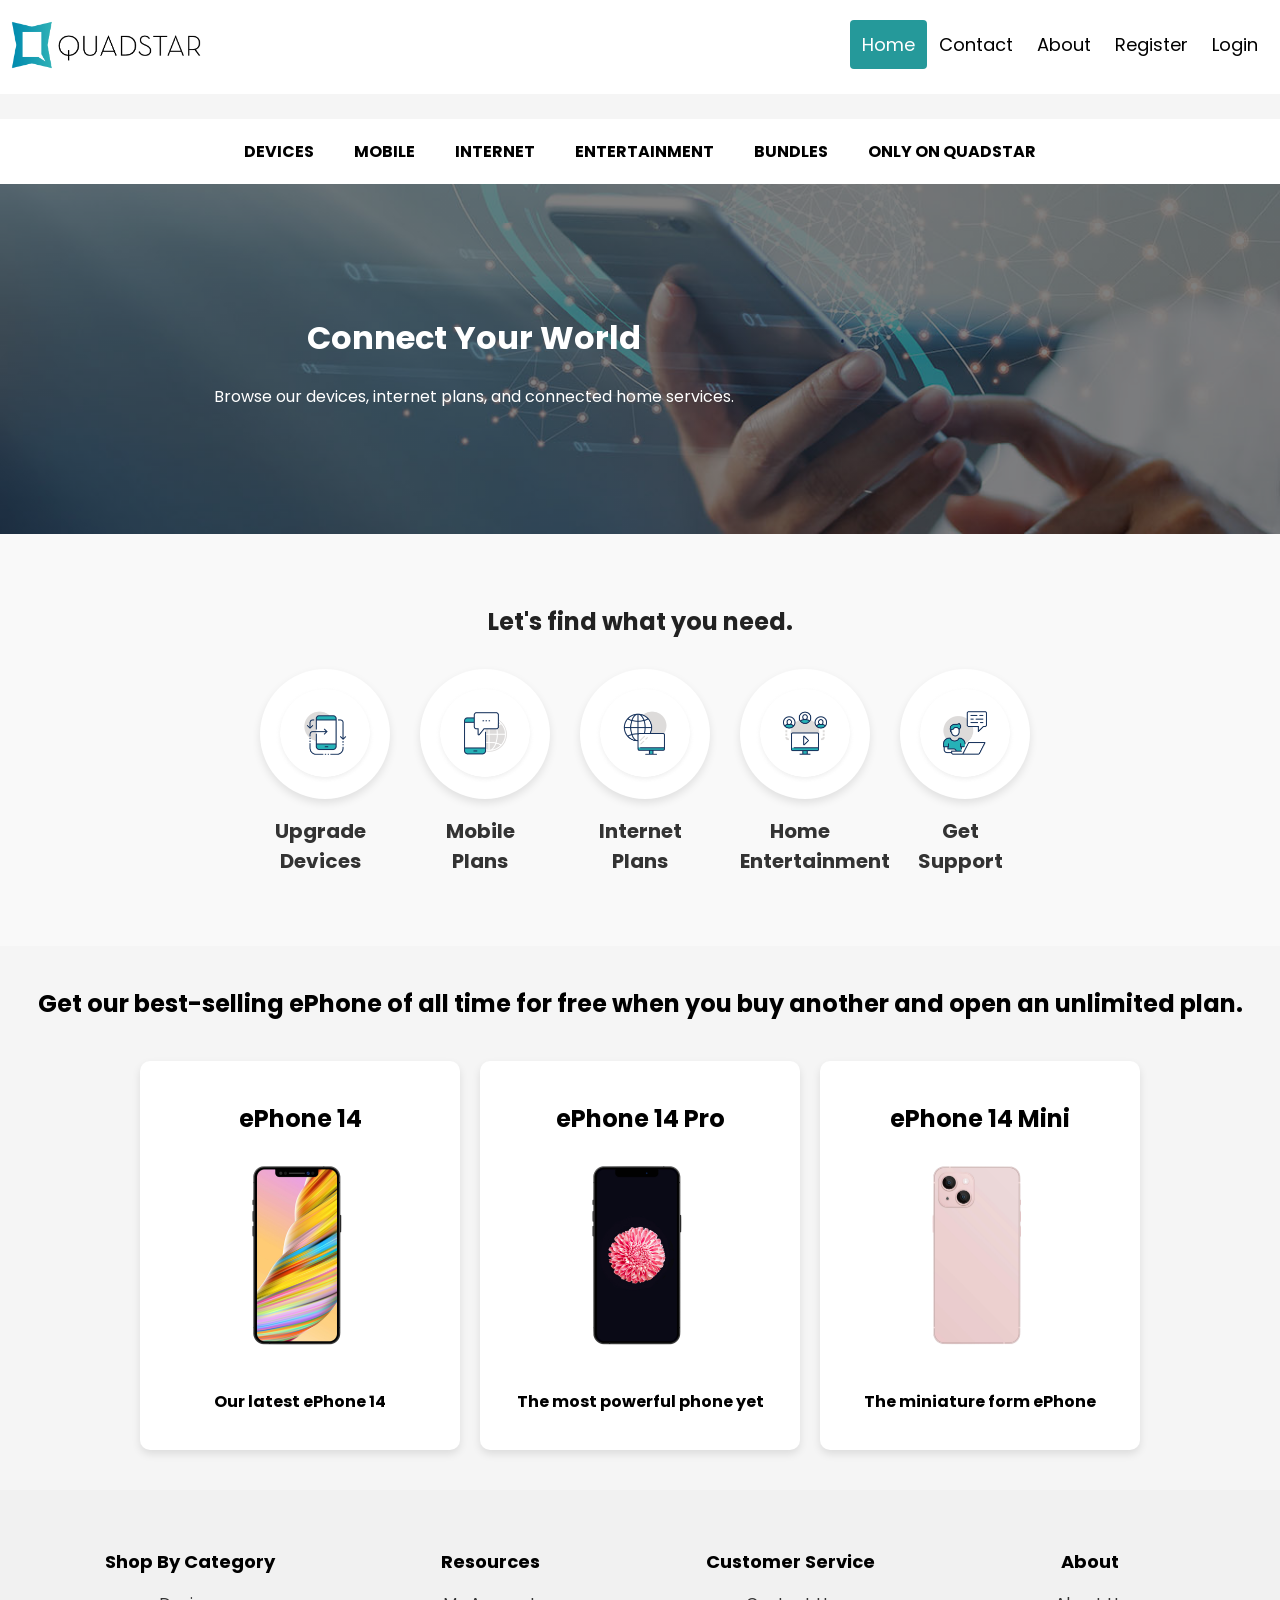
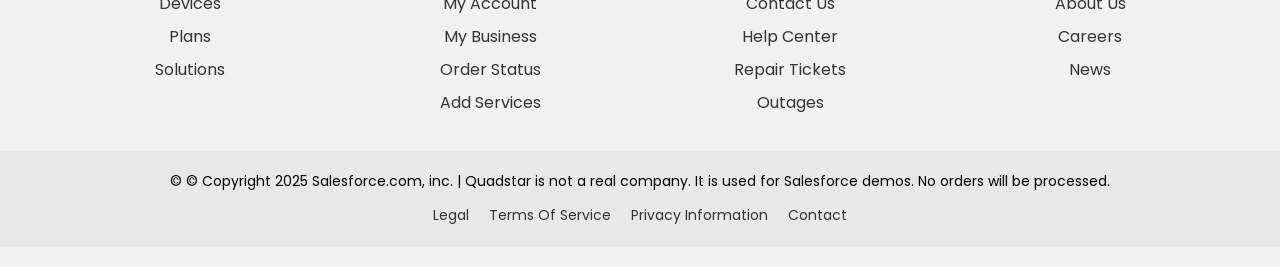
==== index.html @ 6bb5222c "Initial commit" ====
<!DOCTYPE html>
<html lang="en">
<head>
    <meta charset="UTF-8">
    <meta name="viewport" content="width=device-width, initial-scale=1.0">
    <link rel="stylesheet" href="styles/style.css">
    <title>Marketing Cloud Personalization Tracking Demo</title>
    <script src="https://cdn.c360a.salesforce.com/beacon/c360a/f6964fda-718f-4f19-b0e2-63e28823802c/scripts/c360a.min.js" type="text/javascript"></script>
    <link href="https://fonts.googleapis.com/css2?family=Poppins:wght@300;400;600;700&display=swap" rel="stylesheet">
    <link rel="icon" type="image/png" href="images/favicon.png">
</head>
<body>

    <div class="header">
        <a href="#" class="logo">
            <img src="images/quadstarlogo.png">
        </a>
        <div class="header-right">
            <a class="active" href="#">Home</a>
            <a href="#contact">Contact</a>
            <a href="#about">About</a>
            <a href="#register" class="login" onclick="displayRegisterForm();">Register</a>
            <a href="#login" class="login" onclick="displayAuthForm();">Login</a>
        </div>
    </div>
    
    <div id="registerform" style="visibility: hidden;">
        <div href="#" class="close" onclick="hideRegisterForm();"></div>
        <form id="registerForm" onsubmit="submitRegisterForm();return false;">
            <label for="firstname">First Name:</label>
            <input id="firstname" type="text" value="Alexis">
            <label for="lastname">Last Name:</label>
            <input id="lastname" type="text" value="Renault">
            <label for="email">Email:</label>
            <input id="email" type="email" value="alexis.renault@demo.com">
            <label for="username">Username:</label>
            <input id="username" type="email" value="alexis.renault@demo.com">
            <input type="submit" value="Register">
        </form>
    </div>
    
    <div id="loginform" style="visibility: hidden;">
        <div href="#" class="close" onclick="hideAuthForm();"></div>
        <form id="authenticationForm" onsubmit="submitAuthForm();return false;">
            <label for="login">Login:</label>
            <input id="login" type="email" value="alexis.renault@demo.com">
            <input type="submit" value="Login">
        </form>
    </div>

    <!-- Nouveau menu -->
    <nav class="menu">
        <ul>
            <li><a href="#">DEVICES</a></li>
            <li><a href="#">MOBILE</a></li>
            <li><a href="#">INTERNET</a></li>
            <li><a href="#">ENTERTAINMENT</a></li>
            <li><a href="#">BUNDLES</a></li>
            <li><a href="#">ONLY ON QUADSTAR</a></li>
        </ul>
    </nav>

    <div class="hero-image">
        <div class="hero-text">
            <h1>Connect Your World</h1>
            <p>Browse our devices, internet plans, and connected home services.</p>
        </div>
    </div>
    <section class="services-banner">
    <h2>Let's find what you need.</h2>
    <div class="services-container">
        <div class="service-item">
            <img src="images/Icon_Circle_phone_x2.png" alt="Upgrade Devices">
            <p>Upgrade Devices</p>
        </div>
        <div class="service-item">
            <img src="images/Icon_Circle_mobilePlans_x2.png" alt="Mobile Plans">
            <p>Mobile Plans</p>
        </div>
        <div class="service-item">
            <img src="images/Icon_Circle_internetPlans_x2.png" alt="Internet Plans">
            <p>Internet Plans</p>
        </div>
        <div class="service-item">
            <img src="images/Icon_Circle_homeEntertainment_x2.png" alt="Home Entertainment">
            <p>Home Entertainment</p>
        </div>
        <div class="service-item">
            <img src="images/Icon_Circle_support_x2.png" alt="Get Support">
            <p>Get Support</p>
        </div>
    </div>
</section>
    <div class="spacer"></div>
    <h2>Get our best-selling ePhone of all time for free when you buy another and open an unlimited plan.</h2>
    
    <main>
        <section class="tiles-container">
            <div class="tile">
                <a href="product1.html">
                    <h2>ePhone 14</h2>
                    <img src="images/ePhone12-blackf.png" alt="ePhone 14">
                    <p>Our latest ePhone 14</p>
                </a>
            </div>

            <div class="tile">
                <a href="product2.html">
                    <h2>ePhone 14 Pro</h2>
                    <img src="images/ePhone12-Pro-blackf.png" alt="ePhone 14 Pro">
                    <p>The most powerful phone yet</p>
                </a>
            </div>

            <div class="tile">
                <a href="product3.html">
                    <h2>ePhone 14 Mini</h2>
                    <img src="images/ePhone12-Mini-pink.png" alt="ePhone 14 Max">
                    <p>The miniature form ePhone</p>
                </a>
            </div>
        </section>
    </main>
    <footer class="footer">
    <div class="footer-container">
        <div class="footer-section">
            <h3>Shop By Category</h3>
            <ul>
                <li><a href="#">Devices</a></li>
                <li><a href="#">Plans</a></li>
                <li><a href="#">Solutions</a></li>
            </ul>
        </div>
        <div class="footer-section">
            <h3>Resources</h3>
            <ul>
                <li><a href="#">My Account</a></li>
                <li><a href="#">My Business</a></li>
                <li><a href="#">Order Status</a></li>
                <li><a href="#">Add Services</a></li>
            </ul>
        </div>
        <div class="footer-section">
            <h3>Customer Service</h3>
            <ul>
                <li><a href="#">Contact Us</a></li>
                <li><a href="#">Help Center</a></li>
                <li><a href="#">Repair Tickets</a></li>
                <li><a href="#">Outages</a></li>
            </ul>
        </div>
        <div class="footer-section">
            <h3>About</h3>
            <ul>
                <li><a href="#">About Us</a></li>
                <li><a href="#">Careers</a></li>
                <li><a href="#">News</a></li>
            </ul>
        </div>
    </div>
    <div class="footer-bottom">
        <p>&copy; © Copyright 2025 Salesforce.com, inc. | Quadstar is not a real company. It is used for Salesforce demos. No orders will be processed.</p>
        <ul>
            <li><a href="#">Legal</a></li>
            <li><a href="#">Terms Of Service</a></li>
            <li><a href="#">Privacy Information</a></li>
            <li><a href="#">Contact</a></li>
        </ul>
    </div>
</footer>
</body>
</html>
---- styles/style.css ----
/* General Styles */
body {
    font-family: 'Poppins', sans-serif;
    margin: 0;
    padding: 0;
    background-color: #f5f5f5;
}

h1, h2 {
    text-align: center;
}

h1, h2, .menu a, .tile a {
    font-family: 'Poppins', sans-serif;
}

/* Tiles Section */
main {
    max-width: 1000px;
    margin: 40px auto;
}

.tiles-container {
    display: flex;
    justify-content: center;
    align-items: stretch; /* Garde la même hauteur */
    gap: 20px;
    flex-wrap: nowrap; /* Empêche le retour à la ligne */
}

.tile {
    flex: 1;
    min-width: 250px;
    max-width: 300px; /* Évite que les cartes deviennent trop larges */
    text-align: center;
    background-color: white; /* Assure un fond blanc */
    padding: 20px; /* Ajoute de l’espace autour du contenu */
    border-radius: 10px; /* Arrondit les bords */
    box-shadow: 0 4px 8px rgba(0, 0, 0, 0.1); /* Ajoute une légère ombre */
}

.tile:hover {
    transform: scale(1.05);
}

.tile img {
    width: 100%;
    height: auto;
    max-width: 200px;
    margin-bottom: 10px;
}
.tile a {
    text-decoration: none;  /* Supprime le soulignement */
    color: inherit;  /* Utilise la couleur par défaut du texte */
    font-weight: bold;
}

.tile a:hover {
    text-decoration: underline; /* Ajoute un léger effet au survol */
}

/* Responsive */
@media (max-width: 960px) {
    .tiles-container {
        flex-direction: column;
        align-items: center;
    }
    .tile {
        width: 80%;
    }
}

/* header */
.header {
  overflow: hidden;
  background-color: white;
  padding: 20px 10px;
}

.header a {
  float: left;
  color: black;
  text-align: center;
  padding: 12px;
  text-decoration: none;
  font-size: 18px; 
  line-height: 25px;
  border-radius: 4px;
}

.header a.logo {
  font-size: 25px;
  font-weight: bold;
  padding: 0;
}
.header a.logo img{
  height: 50px;
}

.header a.active {
  background-color: #25999A;
  color: white;
}

.header .login {
  background-color: white !important; /* Fond blanc comme les autres */
  color: black !important; /* Texte noir */
}

.header-right {
  float: right;
}

@media screen and (max-width: 500px) {
  .header a {
    float: none;
    display: block;
    text-align: left;
  }
  
  .header-right {
    float: none;
  }
}
/* end header */

/* login form */
#loginform {
  background-color: rgb(7, 57, 107);
  color: white;
  width: 250px;
  border-radius: 10px;
  padding: 15px;
  right: 0;
  position: fixed;
  z-index: 1;
}
#authenticationForm {
  display: grid;
}
.close {
  position: absolute;
  right: 5px;
  top: 5px;
  width: 32px;
  height: 32px;
  opacity: 0.3;
  cursor: pointer;
}
.close:hover {
  opacity: 1;
}
.close:before, .close:after {
  position: absolute;
  left: 15px;
  content: ' ';
  height: 33px;
  width: 2px;
  background-color: #ffffff;
}
.close:before {
  transform: rotate(45deg);
}
.close:after {
  transform: rotate(-45deg);
}      
/* end login form */ 

/* The hero image */
.hero-image {

    /* Use "linear-gradient" to add a darken background effect to the image (photographer.jpg). This will make the text easier to read */
    background-image: linear-gradient(rgba(0, 0, 0, 0.5), rgba(0, 0, 0, 0.5)), url("../images/hero-banner.jpg");

    /* Set a specific height */
    height: 350px;

    /* Position and center the image to scale nicely on all screens */
    background-position: center;
    background-repeat: no-repeat;
    background-size: cover;
    position: relative;
}

/* Place text in the middle of the image */
.hero-text {
    position: absolute;
    top: 50%;
    left: 37%;
    transform: translate(-50%, -50%);
    color: white;
}

.container {
    display: flex;
    justify-content: center;
    align-items: center;
    flex-wrap: wrap;
    max-width: 1200px;
    margin: auto;
    padding: 50px 20px;
}
  
  /* Columns */
.left-column {
    flex: 1;
    display: flex;
    justify-content: center;
    align-items: center;
    max-width: 50%;
    overflow: hidden; /* Empêche le débordement */
}
  
.right-column {
    flex: 1;
    max-width: 50%;
    padding: 20px;
}
  
  
  /* Left Column */
.left-column img {
    max-width: 100%;
    height: auto;
    display: block;
}
  
  .left-column img.active {
    opacity: 1;
  }
  
  
  /* Right Column */
  
  /* Product Description */
  .product-description {
    border-bottom: 1px solid #E1E8EE;
    margin-bottom: 20px;
  }
  .product-description span {
    font-size: 12px;
    color: #358ED7;
    letter-spacing: 1px;
    text-transform: uppercase;
    text-decoration: none;
  }
  .product-description h1 {
    font-weight: 300;
    font-size: 52px;
    color: #43484D;
    letter-spacing: -2px;
    text-align: left;
  }
  .product-description p {
    font-size: 16px;
    font-weight: 300;
    color: #86939E;
    line-height: 24px;
  }

 /* Menu */
  .menu {
    text-align: center;
    padding: 20px;
    background-color: #fff; /* Fond blanc */
}

.menu ul {
    list-style: none;
    padding: 0;
    margin: 0;
    display: flex;
    justify-content: center;
    gap: 20px;
}

.menu ul li {
    display: inline;
}

.menu ul li a {
    text-decoration: none;
    font-size: 16px;
    font-weight: bold;
    color: black;
    position: relative;
    padding: 5px 10px;
}

.menu ul li a::after {
    content: "";
    position: absolute;
    left: 50%;
    bottom: -5px;
    width: 0;
    height: 2px;
    background: black;
    transition: width 0.3s ease-in-out, left 0.3s ease-in-out;
}

.menu ul li a:hover::after {
    width: 100%;
    left: 0;
}
.spacer {
    height: 20px;
}
/* Services Banner */
.services-banner {
    text-align: center;
    padding: 50px 0;
    background-color: #f9f9f9; /* Couleur de fond */
}

.services-banner h2 {
    font-size: 24px;
    color: #222;
    margin-bottom: 30px;
}

.services-container {
    display: flex;
    justify-content: center;
    gap: 40px;
    flex-wrap: wrap; /* Permet l'adaptation sur petits écrans */
}

.service-item {
    text-align: center;
    max-width: 120px;
}

.service-item img {
    width: 100px;
    height: 100px;
    border-radius: 50%;
    background-color: white;
    box-shadow: 0 4px 8px rgba(0, 0, 0, 0.1);
    padding: 15px;
    transition: transform 0.3s ease;
}

.service-item img:hover {
    transform: scale(1.1);
}

.service-item p {
    font-size: 20px;
    font-weight: bold;
    color: #333;
    margin-top: 10px;
}
  
  /* Product Configuration */
  .product-color span,
  .cable-config span {
    font-size: 14px;
    font-weight: 400;
    color: #86939E;
    margin-bottom: 20px;
    display: inline-block;
  }
  
  /* Product Color */
  .product-color {
    margin-bottom: 30px;
  }
  
  .color-choose div {
    display: inline-block;
  }
  
  .color-choose input[type="radio"] {
    display: none;
  }
  
  .color-choose input[type="radio"] + label span {
    display: inline-block;
    width: 40px;
    height: 40px;
    margin: -1px 4px 0 0;
    vertical-align: middle;
    cursor: pointer;
    border-radius: 50%;
  }
  
  .color-choose input[type="radio"] + label span {
    border: 2px solid #FFFFFF;
    box-shadow: 0 1px 3px 0 rgba(0,0,0,0.33);
  }
  
  .color-choose input[type="radio"]#red + label span {
    background-color: #C91524;
  }
  .color-choose input[type="radio"]#blue + label span {
    background-color: #314780;
  }
  .color-choose input[type="radio"]#black + label span {
    background-color: #323232;
  }
  
  .color-choose input[type="radio"]:checked + label span {
    background-image: url(../images/check-icn.svg);
    background-repeat: no-repeat;
    background-position: center;
  }
  
  /* Cable Configuration */
  .cable-choose {
    margin-bottom: 20px;
  }
  
  .cable-choose button {
    border: 2px solid #E1E8EE;
    border-radius: 6px;
    padding: 13px 20px;
    font-size: 14px;
    color: #5E6977;
    background-color: #fff;
    cursor: pointer;
    transition: all .5s;
  }
  
  .cable-choose button:hover,
  .cable-choose button:active,
  .cable-choose button:focus {
    border: 2px solid #86939E;
    outline: none;
  }
  
  .cable-config {
    border-bottom: 1px solid #E1E8EE;
    margin-bottom: 20px;
  }
  
  .cable-config a {
    color: #358ED7;
    text-decoration: none;
    font-size: 12px;
    position: relative;
    margin: 10px 0;
    display: inline-block;
  }
  .cable-config a:before {
    content: "?";
    height: 15px;
    width: 15px;
    border-radius: 50%;
    border: 2px solid rgba(53, 142, 215, 0.5);
    display: inline-block;
    text-align: center;
    line-height: 16px;
    opacity: 0.5;
    margin-right: 5px;
  }
  
  /* Product Price */
  .product-price {
    display: flex;
    align-items: center;
  }
  
  .product-price span {
    font-size: 26px;
    font-weight: 300;
    color: #43474D;
    margin-right: 20px;
  }
  
  .cart-btn {
    display: inline-block;
    background-color: #787777;
    border-radius: 6px;
    font-size: 16px;
    color: #FFFFFF;
    text-decoration: none;
    padding: 12px 30px;
    transition: all .5s;
  }
  .cart-btn:hover {
    background-color: #30B2B5;
  }
  
  /* Responsive */
  @media (max-width: 940px) {
    .container {
      flex-direction: column;
      margin-top: 60px;
    }
  
    .left-column,
    .right-column {
      width: 100%;
    }
  
    .left-column img {
      width: 300px;
      right: 0;
      top: -65px;
      left: initial;
    }
  }
  
  @media (max-width: 535px) {
    .left-column img {
      width: 220px;
      top: -85px;
    }
  }
  /* Section "You Might Also Like" */
.related-products-container {
    display: flex;
    justify-content: center;
    gap: 20px;
    margin-top: 20px;
}
.related-products {
    margin-top: -40px; /* Ajuste selon le rendu souhaité, réduit l'espace */
    padding-top: 20px; /* Optionnel, pour équilibrer le design */
}

.related-product {
    text-decoration: none; /* Supprime le soulignement des liens */
    color: inherit; /* Garde la couleur du texte */
    background: white;
    padding: 15px;
    border-radius: 10px;
    box-shadow: 0px 4px 6px rgba(0, 0, 0, 0.1);
    transition: transform 0.2s ease-in-out, box-shadow 0.2s ease-in-out;
    width: 200px;
    text-align: center;
}

.related-product img {
    width: 100%;
    border-radius: 5px;
}

.related-product:hover {
    transform: translateY(-5px);
    box-shadow: 0px 6px 12px rgba(0, 0, 0, 0.2);
}

.product-list {
    display: flex;
    justify-content: center;
    gap: 20px;
}

.product {
    background: white;
    padding: 15px;
    border-radius: 10px;
    box-shadow: 0 4px 6px rgba(0, 0, 0, 0.1);
    width: 200px;
    text-align: center;
}

.product img {
    width: 100%;
    border-radius: 5px;
}

.product h3 {
    font-size: 18px;
    margin: 10px 0;
}

.product p {
    font-size: 14px;
    color: #666;
}

.product button {
    background-color: #007BFF;
    color: white;
    border: none;
    padding: 8px 12px;
    margin-top: 10px;
    cursor: pointer;
    border-radius: 5px;
    transition: background 0.3s;
}

.product button:hover {
    background-color: #0056b3;
}
/* Footer Styles */
.footer {
    clear: both;
    position: relative;
    width: 100%;
    background: #f1f1f1;
    padding: 20px 0;
    text-align: center;
}

.footer-container {
    display: flex;
    justify-content: space-around;
    flex-wrap: wrap;
    max-width: 1200px;
    margin: 0 auto;
}

.footer-section {
    flex: 1;
    min-width: 200px;
    margin: 20px;
}

.footer-section h3 {
    font-size: 18px;
    margin-bottom: 10px;
}

.footer-section ul {
    list-style: none;
    padding: 0;
}

.footer-section ul li {
    margin-bottom: 8px;
}

.footer-section ul li a {
    text-decoration: none;
    color: #333;
    transition: color 0.3s;
}

.footer-section ul li a:hover {
    color: #25999A;
}

.footer-bottom {
    background-color: #e8e8e8;
    padding: 20px 0;
    text-align: center;
}

.footer-bottom p {
    margin: 0;
    font-size: 14px;
}

.footer-bottom ul {
    list-style: none;
    padding: 0;
    margin: 10px 0 0 0;
    display: flex;
    justify-content: center;
    flex-wrap: wrap;
}

.footer-bottom ul li {
    margin: 0 10px;
}

.footer-bottom ul li a {
    text-decoration: none;
    color: #333;
    font-size: 14px;
    transition: color 0.3s;
}

.footer-bottom ul li a:hover {
    color: #25999A;
}

/* Responsive */
@media (max-width: 768px) {
    .footer-container {
        flex-direction: column;
        align-items: center;
    }

    .footer-section {
        margin: 10px 0;
    }
}
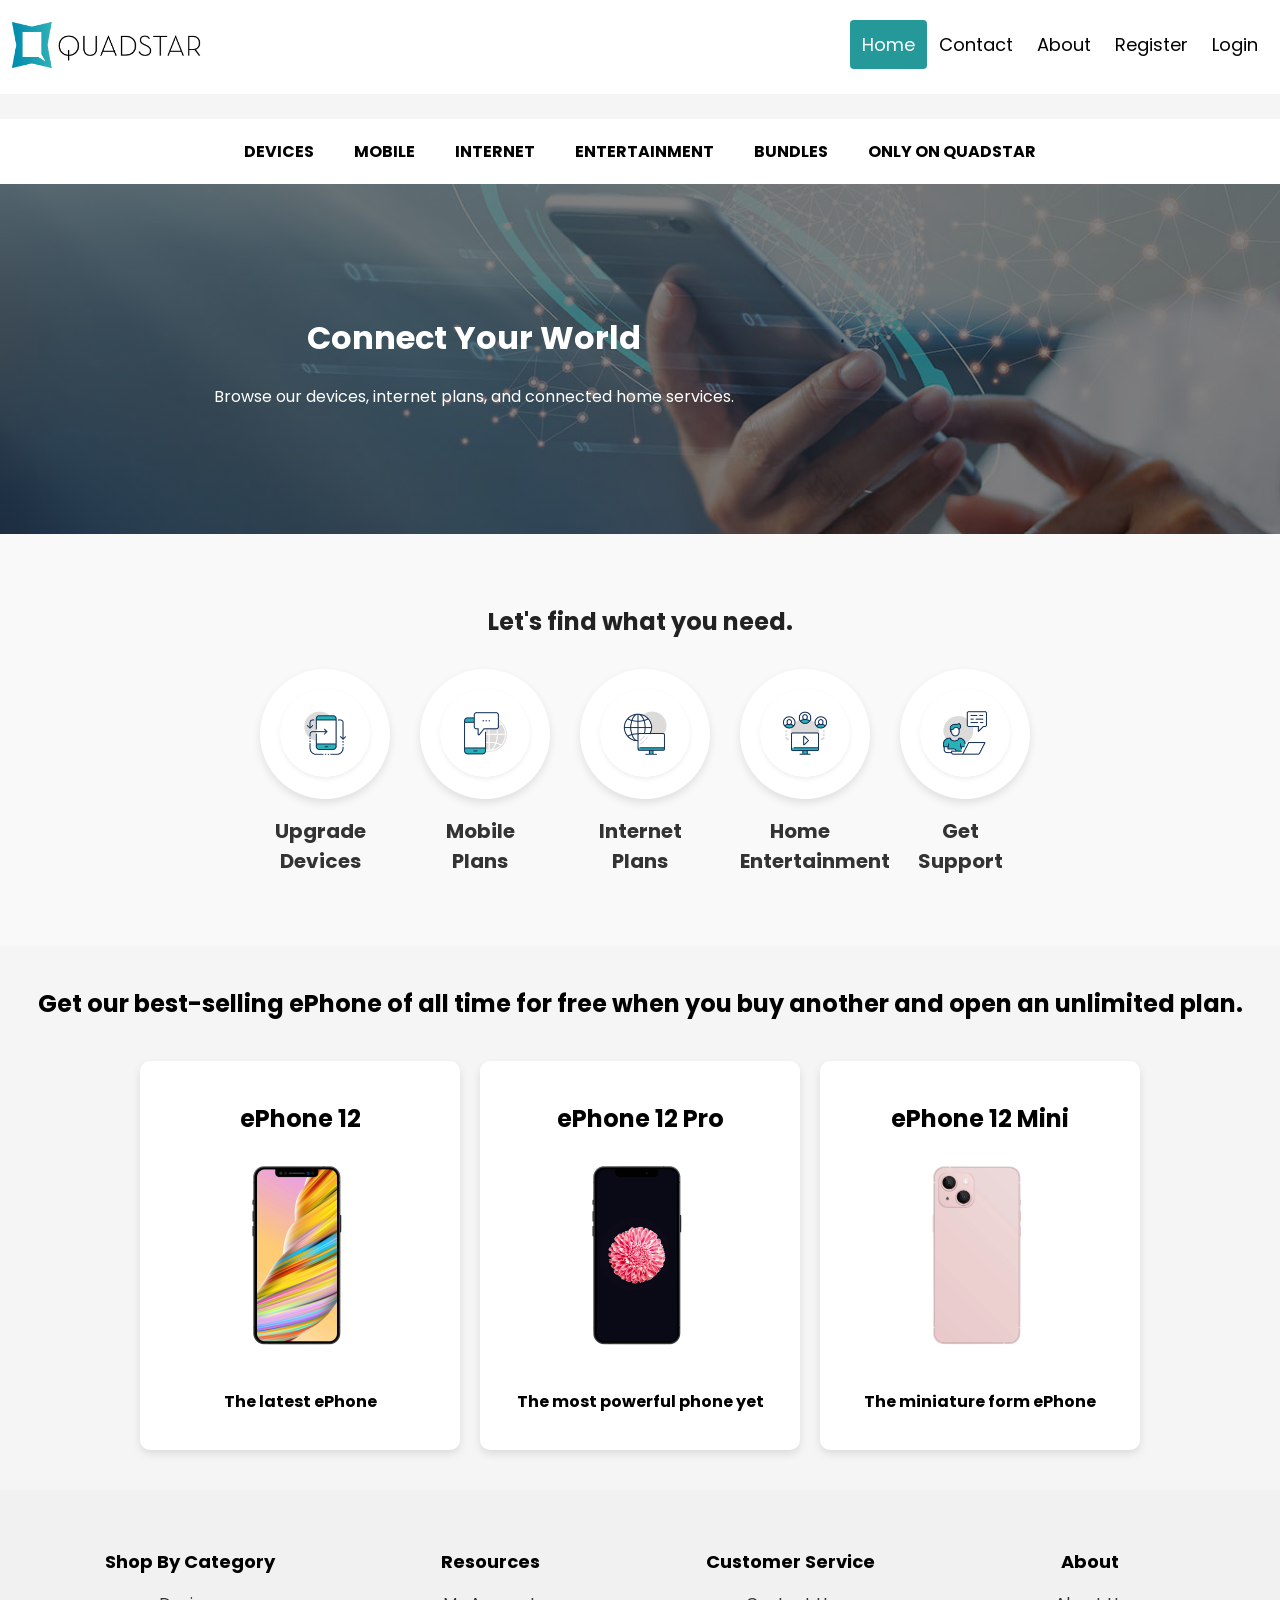
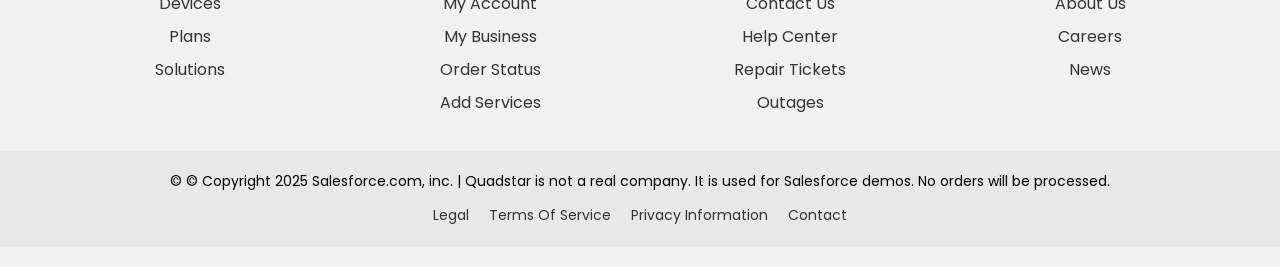
==== commit 72b17c34: "Align product pages with Product__dlm catalog - Product pages use Product__dlm names/prices: product" ====
--- a/index.html
+++ b/index.html
@@ -98,24 +98,24 @@
         <section class="tiles-container">
             <div class="tile">
                 <a href="product1.html">
-                    <h2>ePhone 14</h2>
-                    <img src="images/ePhone12-blackf.png" alt="ePhone 14">
-                    <p>Our latest ePhone 14</p>
+                    <h2>ePhone 12</h2>
+                    <img src="images/ePhone12-blackf.png" alt="ePhone 12">
+                    <p>The latest ePhone</p>
                 </a>
             </div>
 
             <div class="tile">
                 <a href="product2.html">
-                    <h2>ePhone 14 Pro</h2>
-                    <img src="images/ePhone12-Pro-blackf.png" alt="ePhone 14 Pro">
+                    <h2>ePhone 12 Pro</h2>
+                    <img src="images/ePhone12-Pro-blackf.png" alt="ePhone 12 Pro">
                     <p>The most powerful phone yet</p>
                 </a>
             </div>
 
             <div class="tile">
                 <a href="product3.html">
-                    <h2>ePhone 14 Mini</h2>
-                    <img src="images/ePhone12-Mini-pink.png" alt="ePhone 14 Max">
+                    <h2>ePhone 12 Mini</h2>
+                    <img src="images/ePhone12-Mini-pink.png" alt="ePhone 12 Mini">
                     <p>The miniature form ePhone</p>
                 </a>
             </div>
--- a/styles/style.css
+++ b/styles/style.css
@@ -678,4 +678,8 @@
     .footer-section {
         margin: 10px 0;
     }
-}+}
+.product a {
+    color: inherit;
+    text-decoration: none;
+}
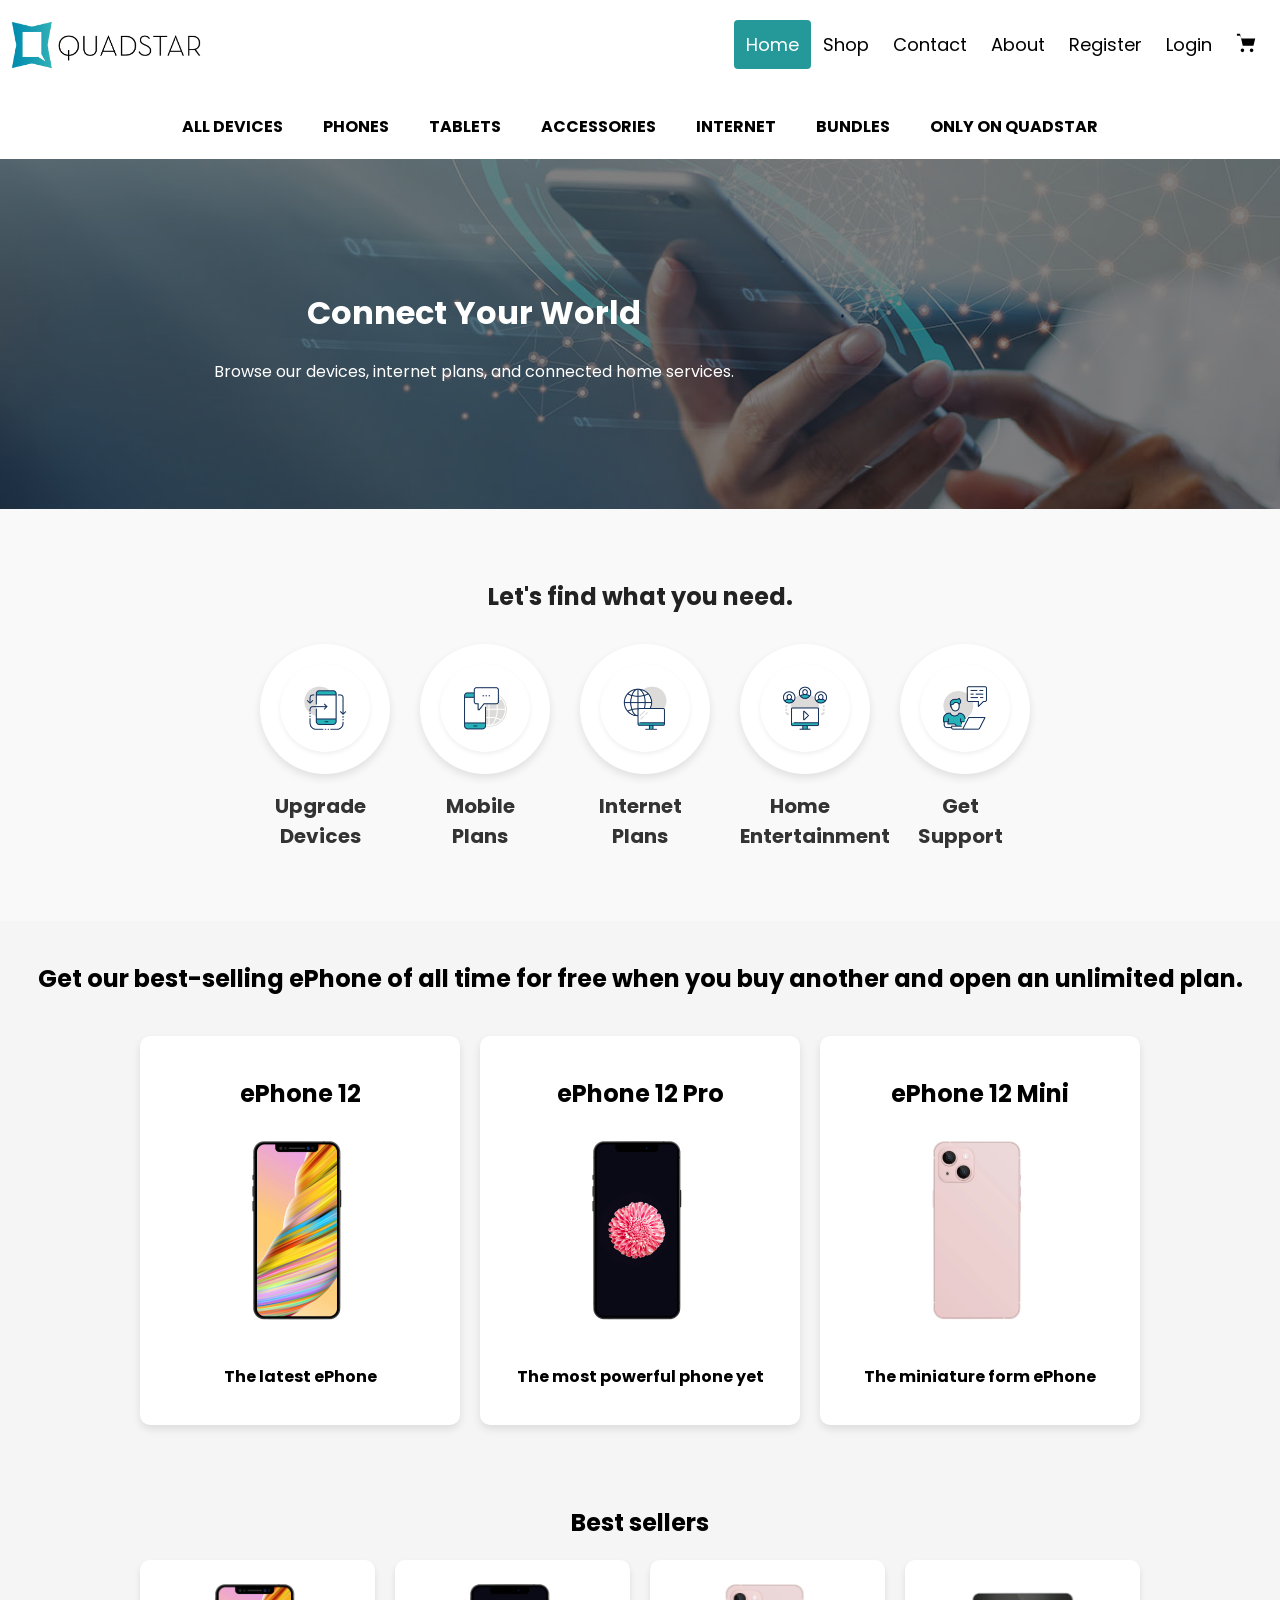
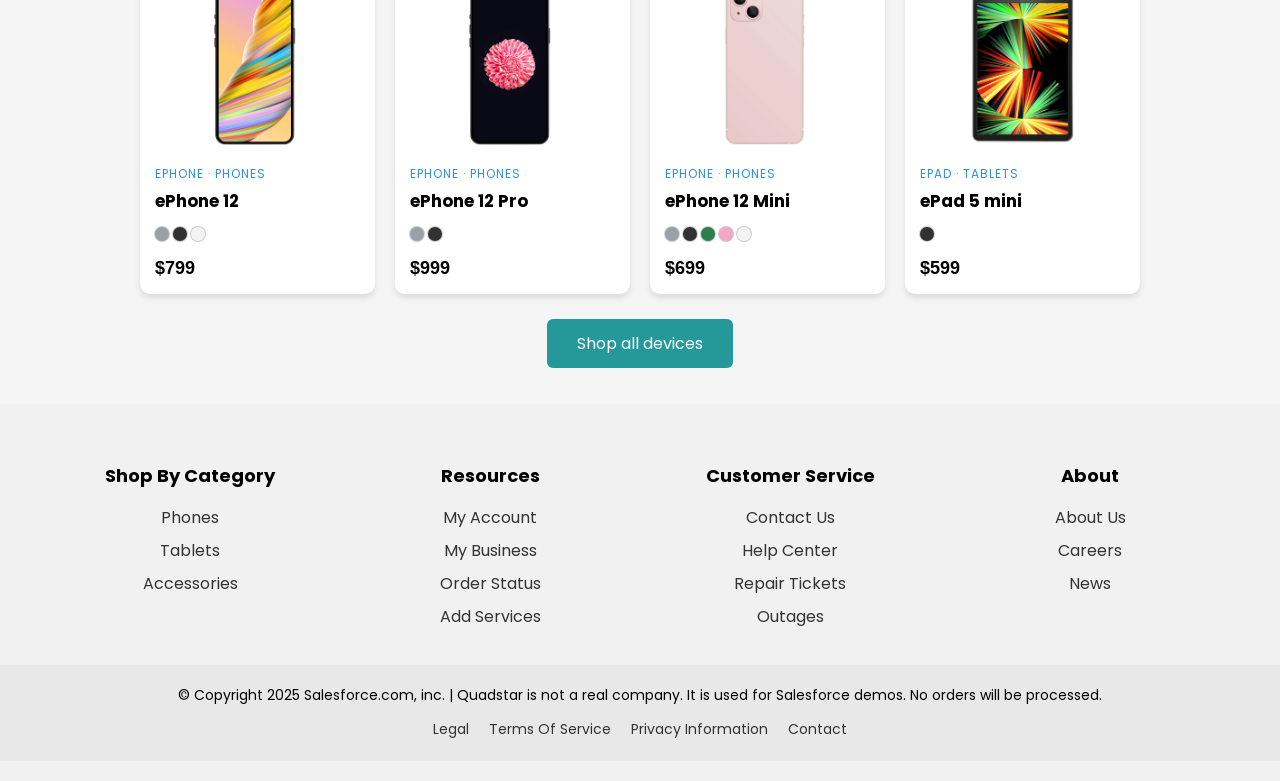
==== commit ab5f45dc: "Add Product__dlm catalogue, product page, cart and checkout with Web SDK cart/order events - tools/e" ====
--- a/index.html
+++ b/index.html
@@ -9,56 +9,9 @@
     <link href="https://fonts.googleapis.com/css2?family=Poppins:wght@300;400;600;700&display=swap" rel="stylesheet">
     <link rel="icon" type="image/png" href="images/favicon.png">
 </head>
-<body>
+<body data-page="home">
 
-    <div class="header">
-        <a href="#" class="logo">
-            <img src="images/quadstarlogo.png">
-        </a>
-        <div class="header-right">
-            <a class="active" href="#">Home</a>
-            <a href="#contact">Contact</a>
-            <a href="#about">About</a>
-            <a href="#register" class="login" onclick="displayRegisterForm();">Register</a>
-            <a href="#login" class="login" onclick="displayAuthForm();">Login</a>
-        </div>
-    </div>
-    
-    <div id="registerform" style="visibility: hidden;">
-        <div href="#" class="close" onclick="hideRegisterForm();"></div>
-        <form id="registerForm" onsubmit="submitRegisterForm();return false;">
-            <label for="firstname">First Name:</label>
-            <input id="firstname" type="text" value="Alexis">
-            <label for="lastname">Last Name:</label>
-            <input id="lastname" type="text" value="Renault">
-            <label for="email">Email:</label>
-            <input id="email" type="email" value="alexis.renault@demo.com">
-            <label for="username">Username:</label>
-            <input id="username" type="email" value="alexis.renault@demo.com">
-            <input type="submit" value="Register">
-        </form>
-    </div>
-    
-    <div id="loginform" style="visibility: hidden;">
-        <div href="#" class="close" onclick="hideAuthForm();"></div>
-        <form id="authenticationForm" onsubmit="submitAuthForm();return false;">
-            <label for="login">Login:</label>
-            <input id="login" type="email" value="alexis.renault@demo.com">
-            <input type="submit" value="Login">
-        </form>
-    </div>
-
-    <!-- Nouveau menu -->
-    <nav class="menu">
-        <ul>
-            <li><a href="#">DEVICES</a></li>
-            <li><a href="#">MOBILE</a></li>
-            <li><a href="#">INTERNET</a></li>
-            <li><a href="#">ENTERTAINMENT</a></li>
-            <li><a href="#">BUNDLES</a></li>
-            <li><a href="#">ONLY ON QUADSTAR</a></li>
-        </ul>
-    </nav>
+    <header id="site-header"></header>
 
     <div class="hero-image">
         <div class="hero-text">
@@ -97,7 +50,7 @@
     <main>
         <section class="tiles-container">
             <div class="tile">
-                <a href="product1.html">
+                <a href="product.html?id=1">
                     <h2>ePhone 12</h2>
                     <img src="images/ePhone12-blackf.png" alt="ePhone 12">
                     <p>The latest ePhone</p>
@@ -105,7 +58,7 @@
             </div>
 
             <div class="tile">
-                <a href="product2.html">
+                <a href="product.html?id=3">
                     <h2>ePhone 12 Pro</h2>
                     <img src="images/ePhone12-Pro-blackf.png" alt="ePhone 12 Pro">
                     <p>The most powerful phone yet</p>
@@ -113,7 +66,7 @@
             </div>
 
             <div class="tile">
-                <a href="product3.html">
+                <a href="product.html?id=2">
                     <h2>ePhone 12 Mini</h2>
                     <img src="images/ePhone12-Mini-pink.png" alt="ePhone 12 Mini">
                     <p>The miniature form ePhone</p>
@@ -121,52 +74,17 @@
             </div>
         </section>
     </main>
-    <footer class="footer">
-    <div class="footer-container">
-        <div class="footer-section">
-            <h3>Shop By Category</h3>
-            <ul>
-                <li><a href="#">Devices</a></li>
-                <li><a href="#">Plans</a></li>
-                <li><a href="#">Solutions</a></li>
-            </ul>
-        </div>
-        <div class="footer-section">
-            <h3>Resources</h3>
-            <ul>
-                <li><a href="#">My Account</a></li>
-                <li><a href="#">My Business</a></li>
-                <li><a href="#">Order Status</a></li>
-                <li><a href="#">Add Services</a></li>
-            </ul>
-        </div>
-        <div class="footer-section">
-            <h3>Customer Service</h3>
-            <ul>
-                <li><a href="#">Contact Us</a></li>
-                <li><a href="#">Help Center</a></li>
-                <li><a href="#">Repair Tickets</a></li>
-                <li><a href="#">Outages</a></li>
-            </ul>
-        </div>
-        <div class="footer-section">
-            <h3>About</h3>
-            <ul>
-                <li><a href="#">About Us</a></li>
-                <li><a href="#">Careers</a></li>
-                <li><a href="#">News</a></li>
-            </ul>
-        </div>
-    </div>
-    <div class="footer-bottom">
-        <p>&copy; © Copyright 2025 Salesforce.com, inc. | Quadstar is not a real company. It is used for Salesforce demos. No orders will be processed.</p>
-        <ul>
-            <li><a href="#">Legal</a></li>
-            <li><a href="#">Terms Of Service</a></li>
-            <li><a href="#">Privacy Information</a></li>
-            <li><a href="#">Contact</a></li>
-        </ul>
-    </div>
-</footer>
+
+    <section class="related-products featured">
+        <h2>Best sellers</h2>
+        <div class="product-grid related-grid" id="featured"></div>
+        <p class="see-all"><a class="cart-btn" href="devices.html">Shop all devices</a></p>
+    </section>
+    <div class="spacer"></div>
+    <footer id="site-footer"></footer>
+    <script src="data/products.js"></script>
+    <script src="scripts/layout.js"></script>
+    <script src="scripts/cart.js"></script>
+    <script src="scripts/shop.js"></script>
 </body>
 </html>
--- a/styles/style.css
+++ b/styles/style.css
@@ -124,8 +124,8 @@
 }
 /* end header */
 
-/* login form */
-#loginform {
+/* login & register forms */
+#loginform, #registerform {
   background-color: rgb(7, 57, 107);
   color: white;
   width: 250px;
@@ -135,7 +135,7 @@
   position: fixed;
   z-index: 1;
 }
-#authenticationForm {
+#authenticationForm, #registerForm {
   display: grid;
 }
 .close {
@@ -683,3 +683,434 @@
     color: inherit;
     text-decoration: none;
 }
+
+/* ---------- Shop ---------- */
+.header .cart-link {
+  position: relative;
+  display: inline-flex;
+  align-items: center;
+}
+.cart-count {
+  position: absolute;
+  top: 2px;
+  right: -2px;
+  min-width: 18px;
+  height: 18px;
+  padding: 0 4px;
+  border-radius: 9px;
+  background: #25999A;
+  color: white;
+  font-size: 11px;
+  line-height: 18px;
+  font-weight: 600;
+  visibility: hidden;
+}
+.header .cart-link.active .cart-count {
+  background: white;
+  color: #25999A;
+}
+
+.shop {
+  display: flex;
+  gap: 30px;
+  max-width: 1200px;
+  margin: 30px auto;
+  padding: 0 20px;
+  align-items: flex-start;
+}
+.filters {
+  flex: 0 0 200px;
+  background: white;
+  border-radius: 10px;
+  padding: 15px 20px;
+  box-shadow: 0 4px 6px rgba(0, 0, 0, 0.1);
+}
+.filters h3 {
+  font-size: 15px;
+  margin: 10px 0;
+}
+.filters label {
+  display: block;
+  font-size: 14px;
+  margin: 6px 0;
+  cursor: pointer;
+}
+.filter-types button {
+  display: block;
+  width: 100%;
+  text-align: left;
+  border: none;
+  background: none;
+  padding: 6px 8px;
+  border-radius: 6px;
+  font-family: inherit;
+  font-size: 14px;
+  cursor: pointer;
+}
+.filter-types button.active,
+.filter-types button:hover {
+  background: #e6f4f4;
+  color: #1d7d7e;
+  font-weight: 600;
+}
+.shop-results {
+  flex: 1;
+}
+.shop-toolbar {
+  display: flex;
+  justify-content: space-between;
+  align-items: center;
+}
+.shop-toolbar h1 {
+  margin: 0;
+  text-align: left;
+}
+.shop-toolbar select {
+  font-family: inherit;
+  padding: 8px;
+  border-radius: 6px;
+  border: 1px solid #ccc;
+}
+.shop-count {
+  color: #86939E;
+  margin: 5px 0 20px;
+}
+
+.product-grid {
+  display: grid;
+  grid-template-columns: repeat(auto-fill, minmax(210px, 1fr));
+  gap: 20px;
+}
+.related-grid {
+  max-width: 1000px;
+  margin: 0 auto;
+  padding: 0 20px;
+}
+.product-card {
+  display: flex;
+  flex-direction: column;
+  background: white;
+  border-radius: 10px;
+  padding: 15px;
+  box-shadow: 0 4px 6px rgba(0, 0, 0, 0.1);
+  color: inherit;
+  text-decoration: none;
+  transition: transform 0.2s ease-in-out, box-shadow 0.2s ease-in-out;
+}
+.product-card:hover {
+  transform: translateY(-4px);
+  box-shadow: 0 6px 12px rgba(0, 0, 0, 0.15);
+}
+.product-card-img {
+  height: 180px;
+  display: flex;
+  align-items: center;
+  justify-content: center;
+}
+.product-card-img img {
+  max-width: 100%;
+  max-height: 180px;
+  border-radius: 5px;
+}
+.product-card-brand {
+  font-size: 12px;
+  color: #358ED7;
+  text-transform: uppercase;
+  letter-spacing: 1px;
+  margin-top: 10px;
+}
+.product-card h3 {
+  font-size: 17px;
+  margin: 5px 0;
+}
+.product-card-price {
+  margin-top: auto;
+  font-size: 18px;
+  font-weight: 600;
+}
+.swatches {
+  margin: 4px 0 10px;
+}
+.swatches i {
+  display: inline-block;
+  width: 14px;
+  height: 14px;
+  border-radius: 50%;
+  margin-right: 4px;
+  box-shadow: 0 0 0 1px rgba(0, 0, 0, 0.2);
+}
+
+/* Product page */
+.product-description span a {
+  color: inherit;
+  text-decoration: none;
+}
+.left-column img {
+  max-height: 450px;
+}
+.cable-choose button.selected {
+  border-color: #25999A;
+  color: #1d7d7e;
+}
+.product-price {
+  flex-wrap: wrap;
+  gap: 15px;
+}
+.product-price .cart-btn {
+  background-color: #25999A;
+}
+.product-price .cart-btn:hover {
+  background-color: #1d7d7e;
+}
+.qty {
+  display: inline-flex;
+  border: 1px solid #E1E8EE;
+  border-radius: 6px;
+  overflow: hidden;
+  background: white;
+}
+.qty button {
+  border: none;
+  background: white;
+  width: 34px;
+  font-size: 18px;
+  cursor: pointer;
+}
+.qty input {
+  width: 40px;
+  border: none;
+  text-align: center;
+  font-family: inherit;
+  font-size: 15px;
+  -moz-appearance: textfield;
+}
+.qty input::-webkit-inner-spin-button,
+.qty input::-webkit-outer-spin-button {
+  -webkit-appearance: none;
+}
+.delivery {
+  font-size: 13px;
+  color: #86939E;
+  margin-top: 15px;
+}
+.related-products.featured {
+  margin-top: 20px;
+}
+.see-all {
+  text-align: center;
+  margin-top: 25px;
+}
+
+.toast {
+  position: fixed;
+  bottom: 25px;
+  left: 50%;
+  transform: translate(-50%, 30px);
+  background: rgb(7, 57, 107);
+  color: white;
+  padding: 14px 22px;
+  border-radius: 8px;
+  box-shadow: 0 6px 16px rgba(0, 0, 0, 0.25);
+  opacity: 0;
+  pointer-events: none;
+  transition: all 0.3s ease;
+  z-index: 10;
+}
+.toast.show {
+  opacity: 1;
+  transform: translate(-50%, 0);
+  pointer-events: auto;
+}
+.toast a {
+  color: #8fe3e4;
+  margin-left: 8px;
+}
+
+/* Cart & checkout */
+.page {
+  max-width: 1100px;
+  margin: 30px auto;
+  padding: 0 20px;
+}
+.page h1 {
+  text-align: left;
+}
+.empty {
+  text-align: center;
+  padding: 60px 0;
+}
+.empty h1 {
+  text-align: center;
+}
+.cart-layout {
+  display: flex;
+  gap: 30px;
+  align-items: flex-start;
+}
+.cart-lines {
+  flex: 1;
+}
+.cart-line {
+  display: grid;
+  grid-template-columns: 90px 1fr auto 100px auto;
+  align-items: center;
+  gap: 20px;
+  background: white;
+  border-radius: 10px;
+  padding: 12px 20px;
+  margin-bottom: 12px;
+  box-shadow: 0 2px 4px rgba(0, 0, 0, 0.08);
+}
+.cart-line img {
+  width: 90px;
+  height: 90px;
+  object-fit: contain;
+}
+.cart-line a {
+  color: inherit;
+  text-decoration: none;
+}
+.cart-line h3 {
+  margin: 0 0 4px;
+  font-size: 17px;
+}
+.cart-line-info span {
+  color: #86939E;
+  font-size: 14px;
+}
+.cart-line-total {
+  text-align: right;
+}
+.link-btn {
+  border: none;
+  background: none;
+  color: #C91524;
+  cursor: pointer;
+  font-family: inherit;
+}
+.cart-summary {
+  flex: 0 0 300px;
+  background: white;
+  border-radius: 10px;
+  padding: 20px;
+  box-shadow: 0 2px 4px rgba(0, 0, 0, 0.08);
+}
+.cart-summary h3 {
+  margin-top: 0;
+}
+.cart-summary p {
+  display: flex;
+  justify-content: space-between;
+  gap: 10px;
+  margin: 8px 0;
+  font-size: 15px;
+}
+.cart-summary-total {
+  border-top: 1px solid #E1E8EE;
+  padding-top: 10px;
+  font-weight: 600;
+  font-size: 18px !important;
+}
+.cart-summary .cart-btn,
+.checkout-form .cart-btn {
+  display: block;
+  width: 100%;
+  box-sizing: border-box;
+  text-align: center;
+  margin-top: 15px;
+  background-color: #25999A;
+  border: none;
+  font-family: inherit;
+  cursor: pointer;
+}
+.continue {
+  display: block;
+  text-align: center;
+  margin-top: 12px;
+  color: #358ED7;
+  font-size: 14px;
+}
+.checkout-form {
+  flex: 1;
+  background: white;
+  border-radius: 10px;
+  padding: 10px 25px 25px;
+  box-shadow: 0 2px 4px rgba(0, 0, 0, 0.08);
+}
+.checkout-form label {
+  display: block;
+  font-size: 14px;
+  color: #5E6977;
+  margin-bottom: 12px;
+}
+.checkout-form input:not([type=radio]),
+.checkout-form select {
+  display: block;
+  width: 100%;
+  box-sizing: border-box;
+  margin-top: 4px;
+  padding: 10px;
+  border: 1px solid #ccc;
+  border-radius: 6px;
+  font-family: inherit;
+  font-size: 15px;
+}
+.checkout-form .row {
+  display: flex;
+  gap: 15px;
+}
+.checkout-form .row label {
+  flex: 1;
+}
+.checkout-form .radio {
+  color: inherit;
+  cursor: pointer;
+}
+.demo-note {
+  font-size: 13px;
+  color: #86939E;
+  background: #f5f5f5;
+  padding: 10px;
+  border-radius: 6px;
+}
+.confirmation {
+  max-width: 520px;
+  margin: 40px auto;
+  text-align: center;
+}
+.confirmation h1 {
+  text-align: center;
+}
+.confirmation-icon {
+  width: 60px;
+  height: 60px;
+  background: #25999A;
+  border-radius: 50%;
+  padding: 12px;
+  box-sizing: border-box;
+}
+.confirmation .cart-summary {
+  text-align: left;
+  margin: 25px 0;
+}
+.confirmation .cart-btn,
+.see-all .cart-btn {
+  background-color: #25999A;
+}
+
+@media (max-width: 800px) {
+  .shop, .cart-layout {
+    flex-direction: column;
+    align-items: stretch;
+  }
+  .filters, .cart-summary {
+    flex: none;
+  }
+  .cart-line {
+    grid-template-columns: 70px 1fr;
+  }
+  .menu ul {
+    flex-wrap: wrap;
+    gap: 10px;
+  }
+}
